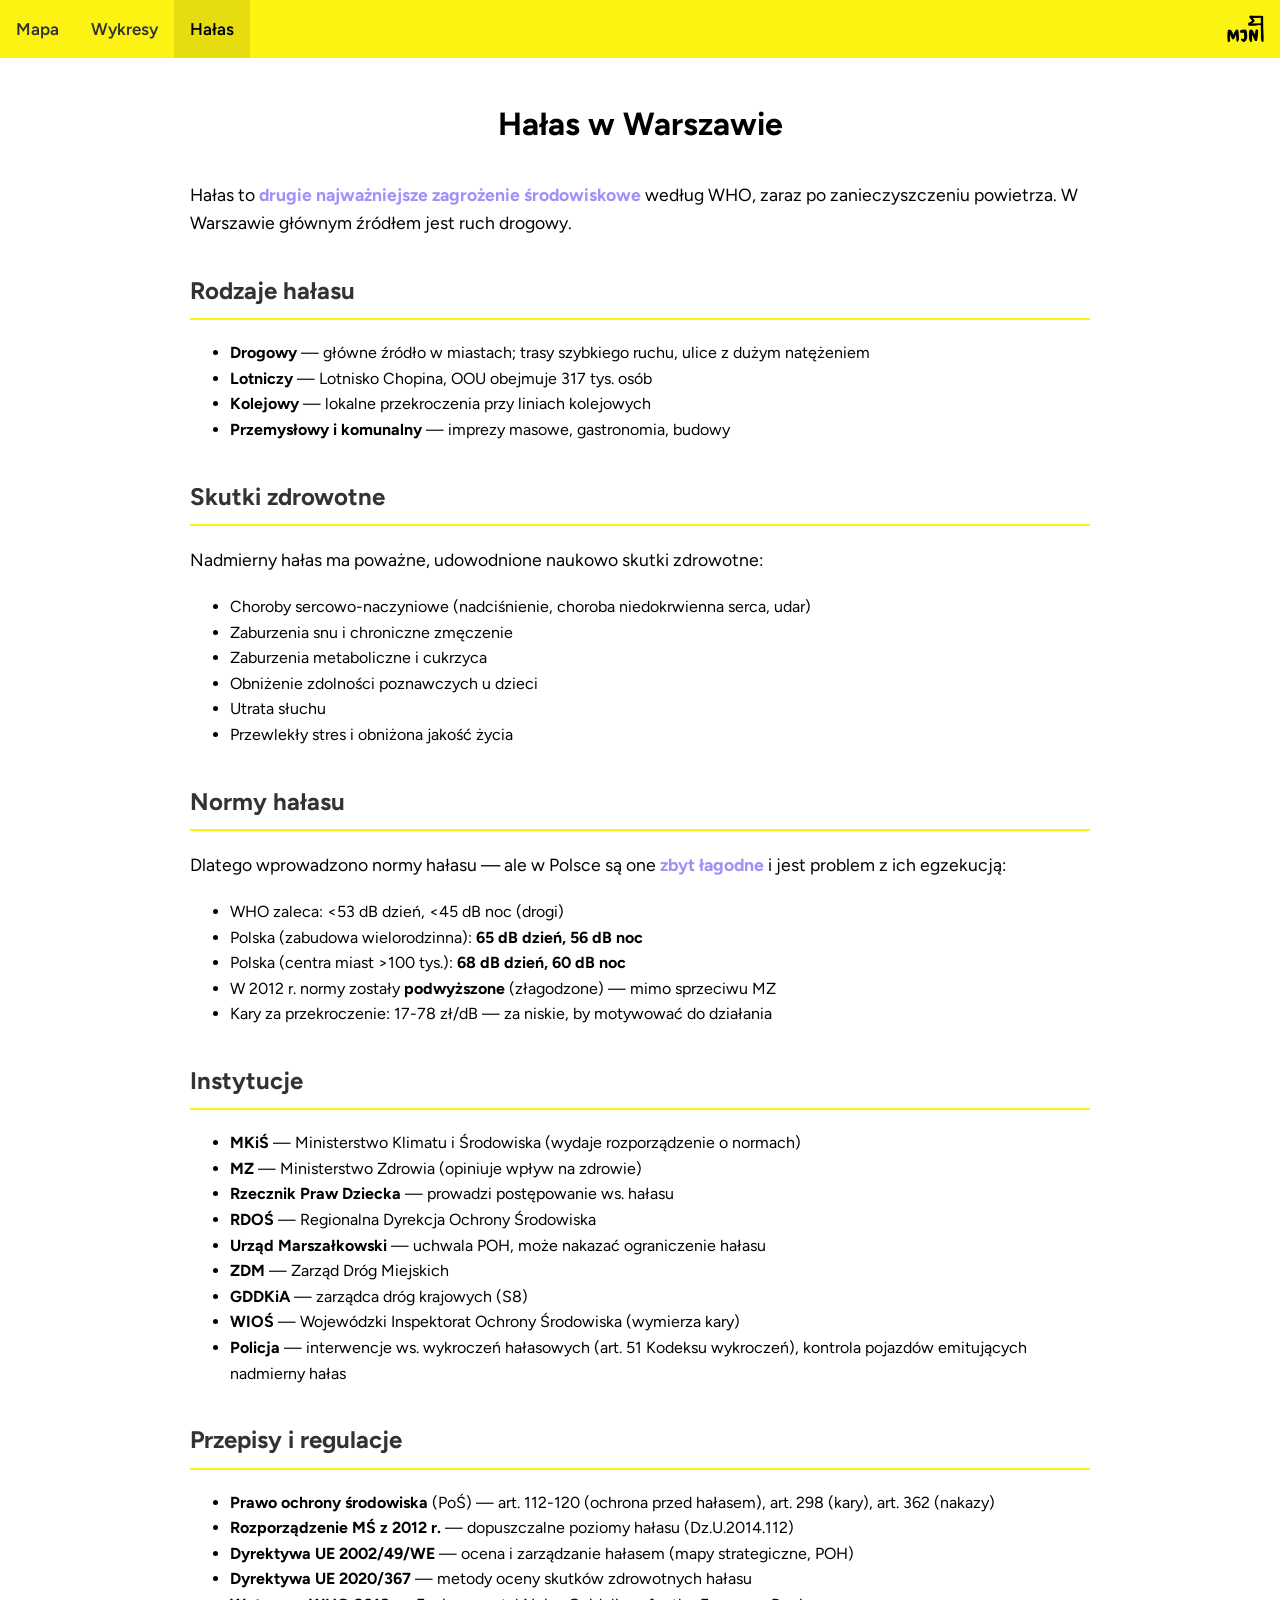
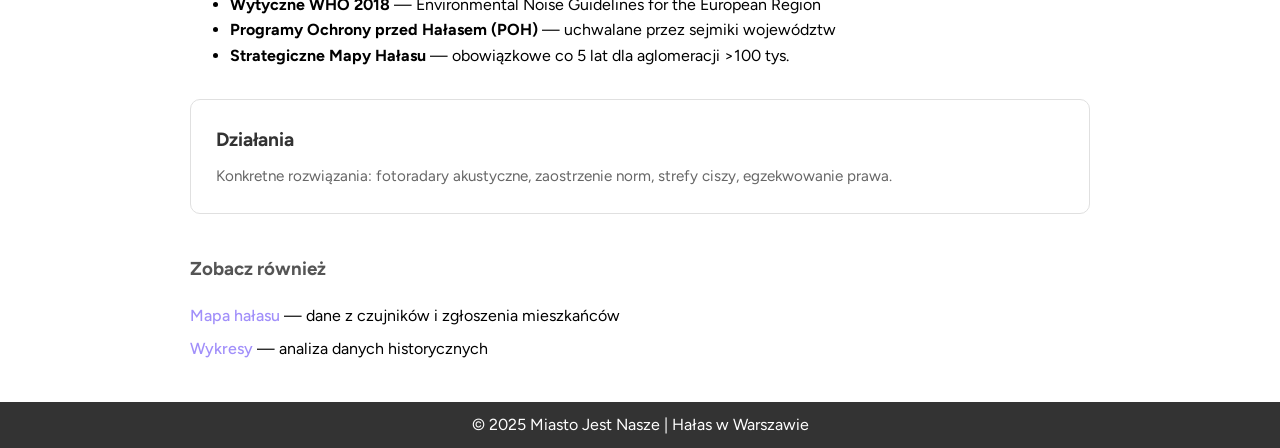
==== strona/halas/index.html @ 78fa7ac8 "zmiany" ====
<!DOCTYPE html>
<html lang="pl">
<head>
    <meta charset="UTF-8">
    <meta name="viewport" content="width=device-width, initial-scale=1.0">
    <meta name="description" content="Hałas w Warszawie - kompendium wiedzy. Normy, skutki zdrowotne, instytucje, przepisy. Projekt Miasto Jest Nasze.">
    <link rel="icon" href="../favicon.ico">
    <title>Hałas - Miasto Jest Nasze</title>
    <link href="https://fonts.googleapis.com/css2?family=Figtree:wght@400;500;600;700&display=swap" rel="stylesheet">
    <link rel="stylesheet" href="../styles.css">
</head>
<body>
    <div class="navbar">
        <a href="../static.html">Mapa</a>
        <a href="../wykresy.html">Wykresy</a>
        <a href="index.html" class="active">Hałas</a>
        <div class="navbar-logo">
            <a href="https://miastojestnasze.org/" target="_blank" rel="noopener noreferrer">
                <img src="../logo.png" alt="Logo MJN">
            </a>
        </div>
    </div>

    <div class="about-layout">
        <div class="content wiki-content">
            <h1>Hałas w Warszawie</h1>

            <p>
                Hałas to <span class="highlight">drugie najważniejsze zagrożenie środowiskowe</span>
                według WHO, zaraz po zanieczyszczeniu powietrza.
                W Warszawie głównym źródłem jest ruch drogowy.
            </p>

            <h2>Rodzaje hałasu</h2>
            <ul>
                <li><strong>Drogowy</strong> — główne źródło w miastach; trasy szybkiego ruchu, ulice z dużym natężeniem</li>
                <li><strong>Lotniczy</strong> — Lotnisko Chopina, OOU obejmuje 317 tys. osób</li>
                <li><strong>Kolejowy</strong> — lokalne przekroczenia przy liniach kolejowych</li>
                <li><strong>Przemysłowy i komunalny</strong> — imprezy masowe, gastronomia, budowy</li>
            </ul>

            <h2>Skutki zdrowotne</h2>
            <p>Nadmierny hałas ma poważne, udowodnione naukowo skutki zdrowotne:</p>
            <ul>
                <li>Choroby sercowo-naczyniowe (nadciśnienie, choroba niedokrwienna serca, udar)</li>
                <li>Zaburzenia snu i chroniczne zmęczenie</li>
                <li>Zaburzenia metaboliczne i cukrzyca</li>
                <li>Obniżenie zdolności poznawczych u dzieci</li>
                <li>Utrata słuchu</li>
                <li>Przewlekły stres i obniżona jakość życia</li>
            </ul>

            <h2>Normy hałasu</h2>
            <p>
                Dlatego wprowadzono normy hałasu — ale w Polsce są one
                <span class="highlight">zbyt łagodne</span> i jest problem z ich egzekucją:
            </p>
            <ul>
                <li>WHO zaleca: &lt;53 dB dzień, &lt;45 dB noc (drogi)</li>
                <li>Polska (zabudowa wielorodzinna): <strong>65 dB dzień, 56 dB noc</strong></li>
                <li>Polska (centra miast &gt;100 tys.): <strong>68 dB dzień, 60 dB noc</strong></li>
                <li>W 2012 r. normy zostały <strong>podwyższone</strong> (złagodzone) — mimo sprzeciwu MZ</li>
                <li>Kary za przekroczenie: 17-78 zł/dB — za niskie, by motywować do działania</li>
            </ul>

            <h2>Instytucje</h2>
            <ul>
                <li><strong>MKiŚ</strong> — Ministerstwo Klimatu i Środowiska (wydaje rozporządzenie o normach)</li>
                <li><strong>MZ</strong> — Ministerstwo Zdrowia (opiniuje wpływ na zdrowie)</li>
                <li><strong>Rzecznik Praw Dziecka</strong> — prowadzi postępowanie ws. hałasu</li>
                <li><strong>RDOŚ</strong> — Regionalna Dyrekcja Ochrony Środowiska</li>
                <li><strong>Urząd Marszałkowski</strong> — uchwala POH, może nakazać ograniczenie hałasu</li>
                <li><strong>ZDM</strong> — Zarząd Dróg Miejskich</li>
                <li><strong>GDDKiA</strong> — zarządca dróg krajowych (S8)</li>
                <li><strong>WIOŚ</strong> — Wojewódzki Inspektorat Ochrony Środowiska (wymierza kary)</li>
                <li><strong>Policja</strong> — interwencje ws. wykroczeń hałasowych (art. 51 Kodeksu wykroczeń), kontrola pojazdów emitujących nadmierny hałas</li>
            </ul>

            <h2>Przepisy i regulacje</h2>
            <ul>
                <li><strong>Prawo ochrony środowiska</strong> (PoŚ) — art. 112-120 (ochrona przed hałasem), art. 298 (kary), art. 362 (nakazy)</li>
                <li><strong>Rozporządzenie MŚ z 2012 r.</strong> — dopuszczalne poziomy hałasu (Dz.U.2014.112)</li>
                <li><strong>Dyrektywa UE 2002/49/WE</strong> — ocena i zarządzanie hałasem (mapy strategiczne, POH)</li>
                <li><strong>Dyrektywa UE 2020/367</strong> — metody oceny skutków zdrowotnych hałasu</li>
                <li><strong>Wytyczne WHO 2018</strong> — Environmental Noise Guidelines for the European Region</li>
                <li><strong>Programy Ochrony przed Hałasem (POH)</strong> — uchwalane przez sejmiki województw</li>
                <li><strong>Strategiczne Mapy Hałasu</strong> — obowiązkowe co 5 lat dla aglomeracji &gt;100 tys.</li>
            </ul>

            <div class="wiki-grid" style="grid-template-columns: 1fr;">
                <a href="dzialania.html" class="wiki-card">
                    <h3>Działania</h3>
                    <p>Konkretne rozwiązania: fotoradary akustyczne, zaostrzenie norm, strefy ciszy, egzekwowanie prawa.</p>
                </a>
            </div>

            <div class="wiki-links" style="margin-top: 40px;">
                <h3>Zobacz również</h3>
                <ul>
                    <li><a href="../static.html">Mapa hałasu</a> — dane z czujników i zgłoszenia mieszkańców</li>
                    <li><a href="../wykresy.html">Wykresy</a> — analiza danych historycznych</li>
                </ul>
            </div>
        </div>

        <div class="footer">
            &copy; 2025 Miasto Jest Nasze | Hałas w Warszawie
        </div>
    </div>
</body>
</html>
---- strona/styles.css ----
/* Common styles for all pages */
body {
    margin: 0;
    padding: 0;
    font-family: 'Figtree', sans-serif;
}

.navbar {
    background-color: #FDF312;
    overflow: hidden;
    padding: 0;
    z-index: 1000;
    position: relative;
    display: flex;
    align-items: stretch;
    height: 58px;
}

.navbar a {
    color: #333;
    text-align: center;
    padding: 0 16px;
    text-decoration: none;
    font-size: 17px;
    font-family: 'Figtree', sans-serif;
    font-weight: 600;
    height: 100%;
    box-sizing: border-box;
    display: flex;
    align-items: center;
}

.navbar a:hover {
    background-color: #e6dc10;
    color: black;
}

.navbar a.active {
    background-color: #e6dc10;
    color: black;
}

.navbar-logo {
    margin-left: auto;
    display: flex;
    align-items: center;
    height: 100%;
    padding: 0 15px;
}

.navbar-logo img {
    height: 30px;
    display: block;
}

.navbar-logo a {
    display: flex;
    align-items: center;
    padding: 0;
    margin: 0;
    text-decoration: none;
}

/* Specific styles for map page - applied when #map exists */
.map-layout {
    height: calc(100vh - 58px); /* Subtract navbar height */
    display: flex;
    flex-direction: column;
}

#map {
    flex: 1;
    width: 100%;
    min-height: 0;
}

.legend {
    line-height: 18px;
    color: #555;
    background: white;
    padding: 10px;
    border-radius: 5px;
}

.legend i {
    width: 18px;
    height: 18px;
    float: left;
    margin-right: 8px;
    opacity: 0.7;
}

/* Loading indicator on map page */
.map-layout .loading-indicator {
    position: absolute;
    top: 10px;
    left: 50%;
    transform: translateX(-50%);
    background: white;
    padding: 10px;
    border-radius: 5px;
    box-shadow: 0 0 15px rgba(0, 0, 0, 0.2);
    z-index: 1000;
    display: none;
}

.popup-chart-container {
    width: 300px;
    height: 200px;
    margin-top: 15px;
}

/* Specific styles for charts page */
.charts-layout {
    background-color: #f5f5f5;
}

.container {
    max-width: 1200px;
    margin: 20px auto;
    padding: 0 20px;
}

.charts-grid {
    display: grid;
    grid-template-columns: 1fr;
    gap: 20px;
    margin-bottom: 30px;
}

.chart-container {
    background: white;
    padding: 20px;
    border-radius: 10px;
    box-shadow: 0 2px 10px rgba(0, 0, 0, 0.1);
    position: relative;
    height: 500px;
}

/* Loading indicator on charts page */
.charts-layout .loading-indicator {
    text-align: center;
    padding: 50px;
    background: white;
    border-radius: 10px;
    box-shadow: 0 2px 10px rgba(0, 0, 0, 0.1);
}

.error-message {
    text-align: center;
    padding: 50px;
    background: #ffebee;
    border-radius: 10px;
    color: #c62828;
    display: none;
}

.controls {
    background: white;
    padding: 20px;
    border-radius: 10px;
    box-shadow: 0 2px 10px rgba(0, 0, 0, 0.1);
    margin-bottom: 20px;
    text-align: center;
}

.controls label {
    margin-right: 10px;
    font-weight: 500;
}

.controls .metric-label {
    margin-left: 20px;
}

.refresh-button.secondary {
    background: #e9ecef;
    color: #333;
    margin-left: 8px;
}

.controls select {
    padding: 8px 12px;
    margin-right: 20px;
    border: 1px solid #ddd;
    border-radius: 5px;
    font-family: 'Figtree', sans-serif;
}

.sensor-controls {
    margin-top: 20px;
    padding-top: 20px;
    border-top: 1px solid #eee;
}

.sensor-controls h4 {
    margin: 0 0 15px 0;
    font-size: 16px;
    color: #333;
}

.sensor-checkboxes {
    display: grid;
    grid-template-columns: repeat(auto-fit, minmax(250px, 1fr));
    gap: 10px;
    text-align: left;
}

.sensor-checkbox {
    display: flex;
    align-items: center;
    padding: 8px;
    border-radius: 5px;
    transition: background-color 0.2s;
}

.sensor-checkbox:hover {
    background-color: #f8f9fa;
}

.sensor-checkbox input[type="checkbox"] {
    margin-right: 10px;
    width: 16px;
    height: 16px;
}

.sensor-checkbox label {
    margin: 0;
    cursor: pointer;
    font-weight: 400;
    flex: 1;
}

.sensor-color {
    width: 20px;
    height: 20px;
    border-radius: 3px;
    margin-left: 10px;
}

.refresh-button {
    padding: 10px 20px;
    background-color: #FDF312;
    color: #333;
    border: none;
    border-radius: 5px;
    font-weight: 600;
    cursor: pointer;
    transition: background-color 0.3s;
}

.refresh-button:hover {
    background-color: #e6dc10;
}

.stats-grid {
    display: grid;
    grid-template-columns: repeat(auto-fit, minmax(250px, 1fr));
    gap: 20px;
    margin-bottom: 30px;
}

.stat-card {
    background: white;
    padding: 20px;
    border-radius: 10px;
    box-shadow: 0 2px 10px rgba(0, 0, 0, 0.1);
    text-align: center;
}

.stat-value {
    font-size: 2em;
    font-weight: 700;
    color: #a18ffa;
    margin-bottom: 5px;
}

.stat-label {
    color: #666;
    font-weight: 500;
}

/* Specific styles for about page */
.about-layout {
    line-height: 1.6;
    display: flex;
    flex-direction: column;
    min-height: 100vh;
}

.content {
    max-width: 800px;
    margin: 0 auto;
    padding: 20px;
    flex-grow: 1;
    text-align: center;
}

.about-layout h1 {
    color: #000000;
    margin-bottom: 30px;
}

.about-layout p {
    margin-bottom: 20px;
    font-size: 1.1em;
    text-align: justify;
}

.about-layout .goals-list {
    text-align: left;
    max-width: 600px;
    margin: 0 auto;
}

.about-layout a.external-link {
    color: #a18ffa;
    font-weight: 600;
}

.highlight {
    font-weight: bold;
    color: #a18ffa;
}

.footer {
    background-color: #333;
    color: white;
    text-align: center;
    padding: 10px;
    margin-top: auto;
}

/* Wiki styles for Hałas pages */
.wiki-content {
    max-width: 900px;
    text-align: left;
}

.wiki-content h1 {
    text-align: center;
}

.wiki-content h2 {
    color: #333;
    margin-top: 35px;
    padding-bottom: 8px;
    border-bottom: 2px solid #FDF312;
}

.wiki-content h3 {
    color: #555;
    margin-top: 25px;
}

.wiki-content ul {
    max-width: 100%;
    margin: 0 0 20px 0;
}

.wiki-content p {
    text-align: left;
}

.wiki-breadcrumb {
    font-size: 0.9em;
    color: #888;
    margin-bottom: 5px;
}

.wiki-breadcrumb a {
    color: #a18ffa;
    text-decoration: none;
}

.wiki-breadcrumb a:hover {
    text-decoration: underline;
}

.wiki-grid {
    display: grid;
    grid-template-columns: repeat(auto-fit, minmax(280px, 1fr));
    gap: 20px;
    margin-top: 30px;
}

.wiki-card {
    display: block;
    background: white;
    border: 1px solid #e0e0e0;
    border-radius: 10px;
    padding: 25px;
    text-decoration: none;
    color: inherit;
    transition: box-shadow 0.2s, border-color 0.2s;
}

.wiki-card:hover {
    box-shadow: 0 4px 15px rgba(0, 0, 0, 0.1);
    border-color: #FDF312;
}

.wiki-card h3 {
    margin: 0 0 10px 0;
    color: #333;
    font-size: 1.2em;
}

.wiki-card p {
    margin: 0;
    color: #666;
    font-size: 0.95em;
    line-height: 1.5;
}

.wiki-table {
    width: 100%;
    border-collapse: collapse;
    margin: 15px 0 25px 0;
    font-size: 0.95em;
}

.wiki-table th, .wiki-table td {
    border: 1px solid #ddd;
    padding: 10px 14px;
    text-align: left;
}

.wiki-table th {
    background-color: #f5f5f5;
    font-weight: 600;
}

.wiki-table-highlight {
    background-color: #fff3cd;
}

.wiki-nav {
    margin-top: 40px;
    padding-top: 20px;
    border-top: 1px solid #ddd;
    text-align: center;
    font-size: 0.95em;
}

.wiki-nav a {
    color: #a18ffa;
    text-decoration: none;
    font-weight: 500;
}

.wiki-nav a:hover {
    text-decoration: underline;
}

.wiki-nav-sep {
    color: #ccc;
    margin: 0 10px;
}

.wiki-links ul {
    list-style: none;
    padding: 0;
}

.wiki-links li {
    margin-bottom: 8px;
}

.wiki-links a {
    color: #a18ffa;
    text-decoration: none;
    font-weight: 500;
}

.wiki-links a:hover {
    text-decoration: underline;
}
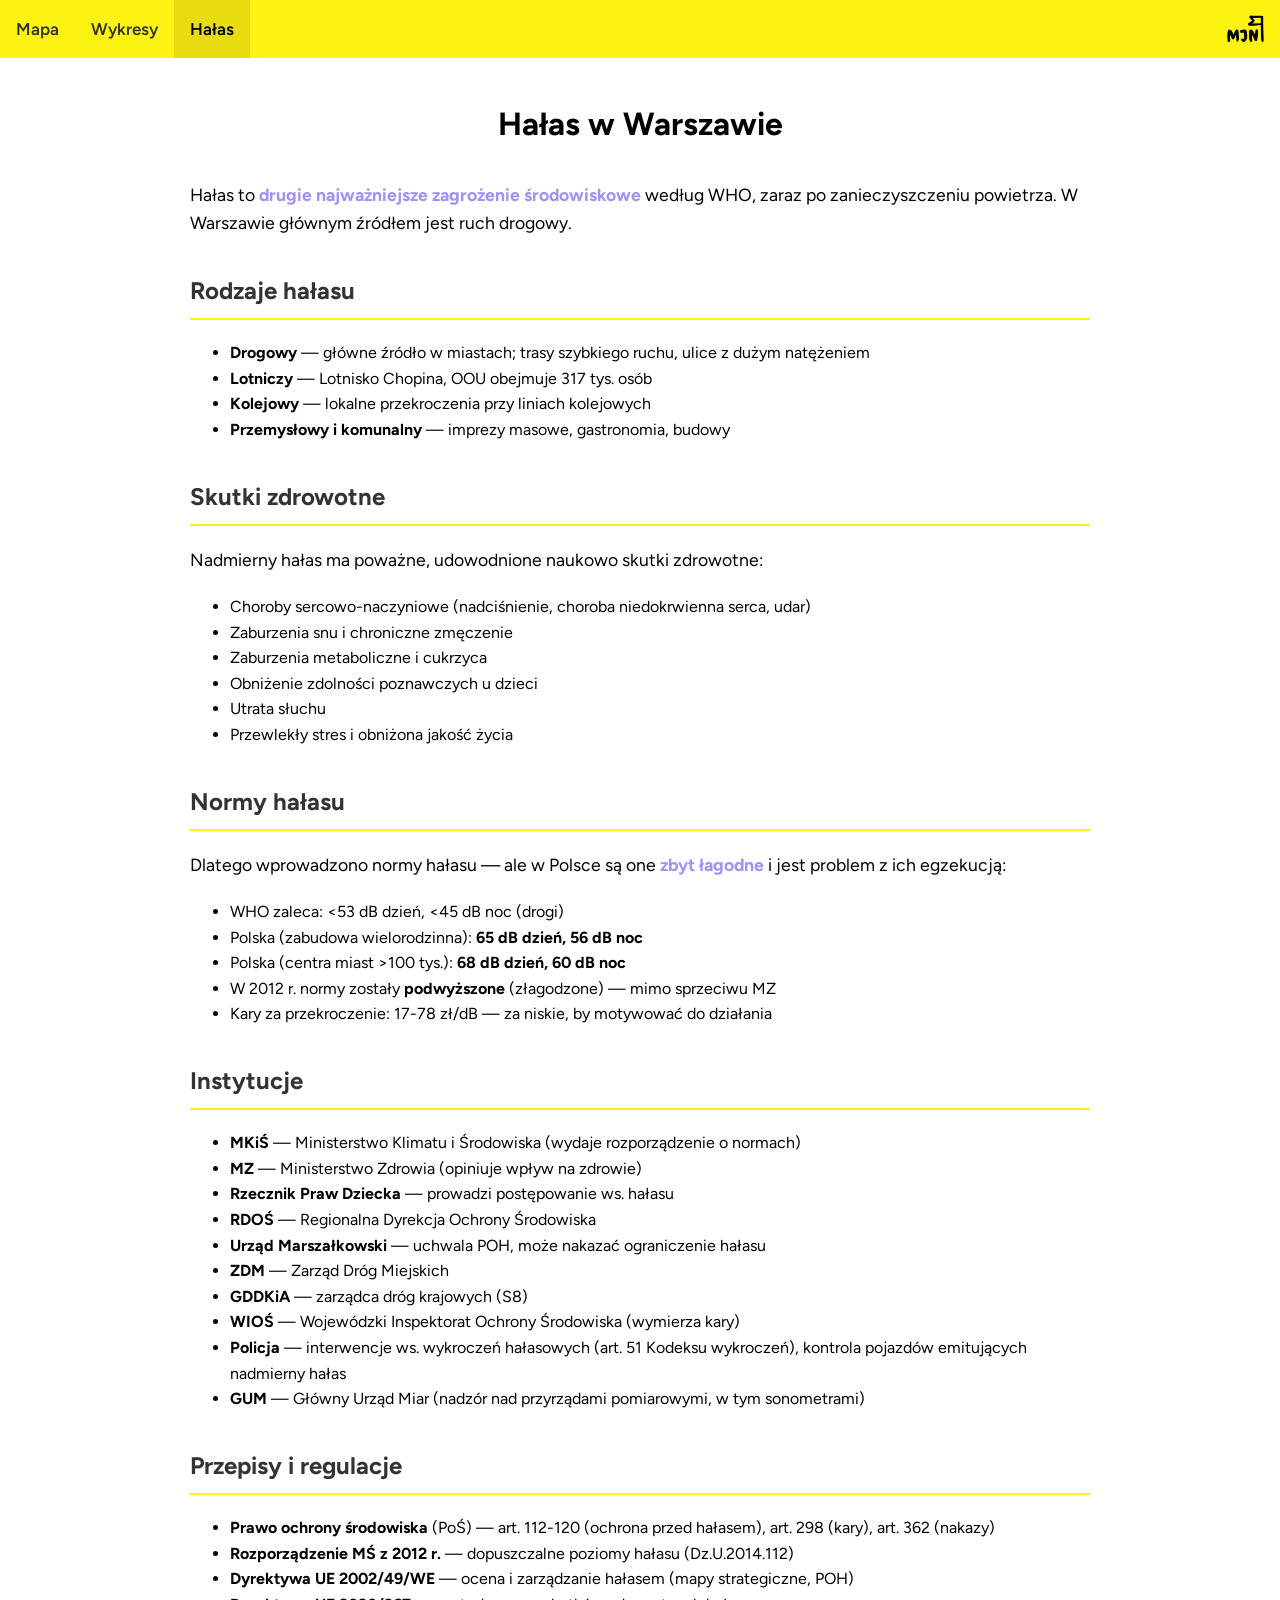
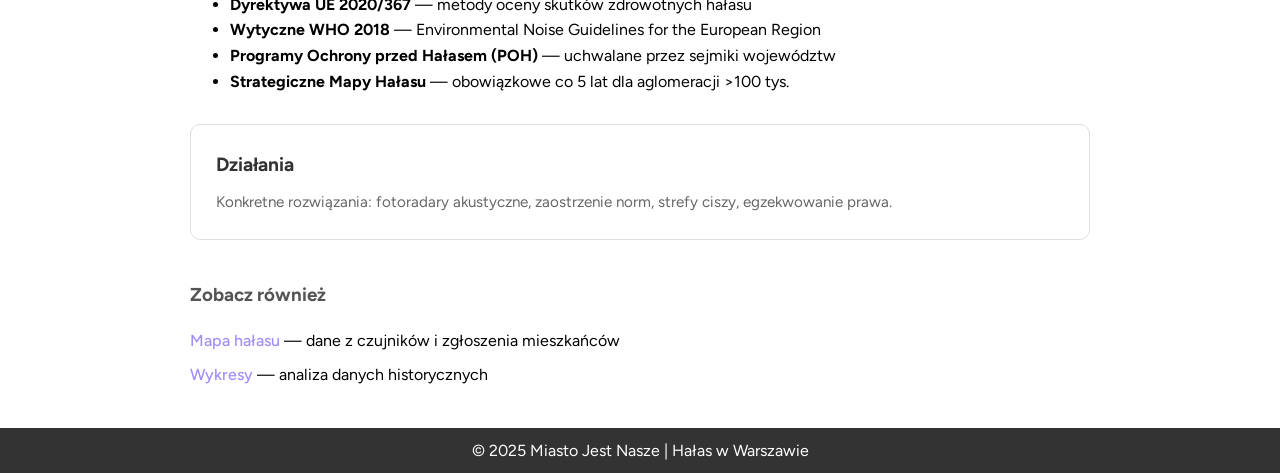
==== commit 1150c92f: "lmax" ====
--- a/strona/halas/index.html
+++ b/strona/halas/index.html
@@ -74,6 +74,7 @@
                 <li><strong>GDDKiA</strong> — zarządca dróg krajowych (S8)</li>
                 <li><strong>WIOŚ</strong> — Wojewódzki Inspektorat Ochrony Środowiska (wymierza kary)</li>
                 <li><strong>Policja</strong> — interwencje ws. wykroczeń hałasowych (art. 51 Kodeksu wykroczeń), kontrola pojazdów emitujących nadmierny hałas</li>
+                <li><strong>GUM</strong> — Główny Urząd Miar (nadzór nad przyrządami pomiarowymi, w tym sonometrami)</li>
             </ul>
 
             <h2>Przepisy i regulacje</h2>
